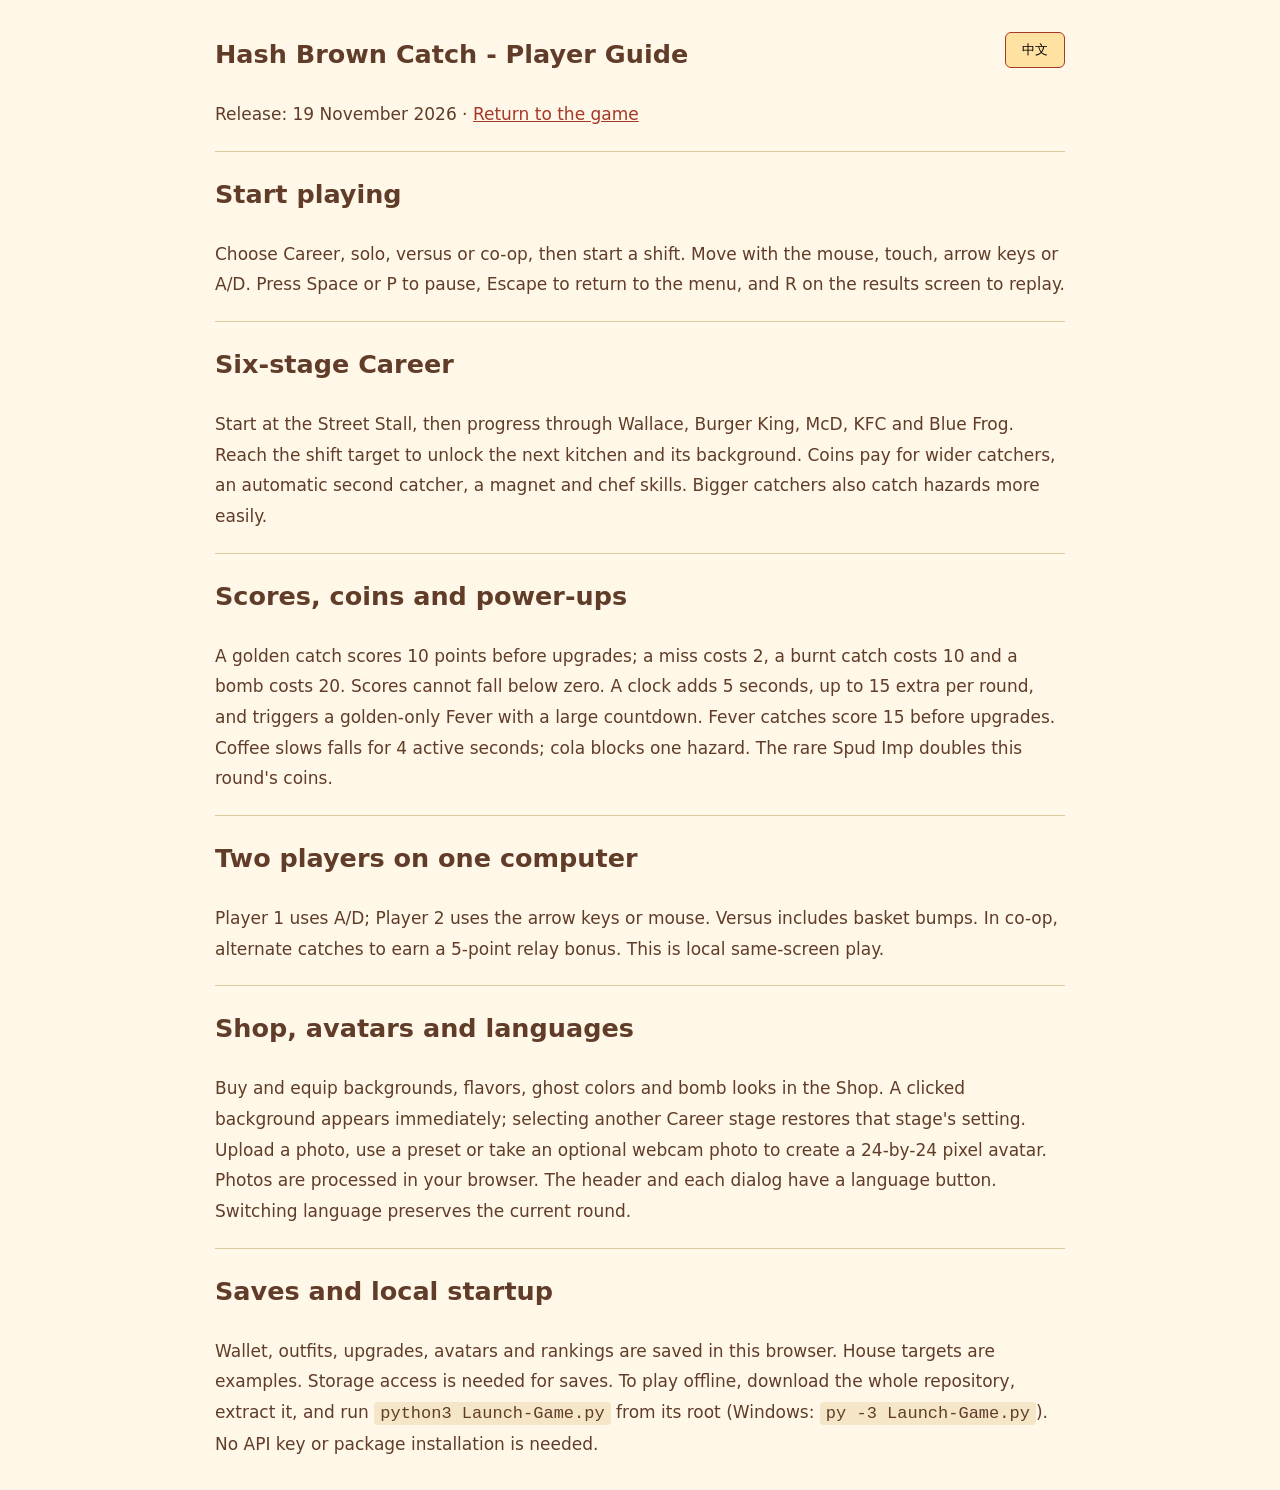
==== game/delivery.html @ d27a0bee "Release 19 November complete Career game with live English/Chinese UI Import the supplied complete b" ====
<!doctype html><html lang="en"><head><meta charset="utf-8"><meta name="viewport" content="width=device-width,initial-scale=1"><title>Hash Brown Catch - Guide</title><script src="i18n.js"></script><style>body{max-width:850px;margin:32px auto;padding:0 24px;background:#fff7e7;color:#603c29;font:17px/1.8 system-ui,sans-serif}a{color:#a53828}button{float:right;padding:8px 16px;background:#ffe1a2;border:1px solid #a53828;border-radius:6px;cursor:pointer}h2{border-top:1px solid #dec9a2;padding-top:20px}kbd,code{background:#f5e6c8;padding:2px 6px;border-radius:4px}[hidden]{display:none!important}</style></head><body>
<button id="language-toggle" type="button">中文</button>
<article id="guide-en" data-user-text>
<h1>Hash Brown Catch - Player Guide</h1><p>Release: 19 November 2026 · <a href="index.html?lang=en">Return to the game</a></p>
<h2>Start playing</h2><p>Choose Career, solo, versus or co-op, then start a shift. Move with the mouse, touch, arrow keys or A/D. Press Space or P to pause, Escape to return to the menu, and R on the results screen to replay.</p>
<h2>Six-stage Career</h2><p>Start at the Street Stall, then progress through Wallace, Burger King, McD, KFC and Blue Frog. Reach the shift target to unlock the next kitchen and its background. Coins pay for wider catchers, an automatic second catcher, a magnet and chef skills. Bigger catchers also catch hazards more easily.</p>
<h2>Scores, coins and power-ups</h2><p>A golden catch scores 10 points before upgrades; a miss costs 2, a burnt catch costs 10 and a bomb costs 20. Scores cannot fall below zero. A clock adds 5 seconds, up to 15 extra per round, and triggers a golden-only Fever with a large countdown. Fever catches score 15 before upgrades. Coffee slows falls for 4 active seconds; cola blocks one hazard. The rare Spud Imp doubles this round's coins.</p>
<h2>Two players on one computer</h2><p>Player 1 uses A/D; Player 2 uses the arrow keys or mouse. Versus includes basket bumps. In co-op, alternate catches to earn a 5-point relay bonus. This is local same-screen play.</p>
<h2>Shop, avatars and languages</h2><p>Buy and equip backgrounds, flavors, ghost colors and bomb looks in the Shop. A clicked background appears immediately; selecting another Career stage restores that stage's setting. Upload a photo, use a preset or take an optional webcam photo to create a 24-by-24 pixel avatar. Photos are processed in your browser. The header and each dialog have a language button. Switching language preserves the current round.</p>
<h2>Saves and local startup</h2><p>Wallet, outfits, upgrades, avatars and rankings are saved in this browser. House targets are examples. Storage access is needed for saves. To play offline, download the whole repository, extract it, and run <code>python3 Launch-Game.py</code> from its root (Windows: <code>py -3 Launch-Game.py</code>). No API key or package installation is needed.</p>
</article>
<article id="guide-zh" data-user-text hidden>
<h1>薯饼接接乐 · 玩家指南</h1><p>版本日期：2026年11月19日 · <a href="index.html?lang=zh">返回游戏</a></p>
<h2>开始游玩</h2><p>选择升职闯关、单人经典、双人对战或双人合作，然后开始班次。使用鼠标、触控、方向键或左右字母键移动。空格键或暂停键可暂停，退出键可返回菜单，结算界面可按重玩键再来一局。具体键位见游戏下方提示。</p>
<h2>六站升职路线</h2><p>从街边摊出发，依次晋升华莱士、汉堡王、麦当劳、肯德基和蓝蛙。达到班次目标后，解锁下一间厨房及对应背景。金币可升级接取工具、自动助手、磁铁与厨师技能。工具越大，也越容易误接危险物。</p>
<h2>得分、金币与道具</h2><p>未升级时，接住金黄薯饼加10分；漏接扣2分，误接焦薯饼扣10分，炸弹扣20分。得分最低为零。闹钟增加5秒，单局累计最多增加15秒，并触发带醒目倒计时的狂热状态。狂热期间只掉落金黄薯饼，未升级时每次接取加15分。咖啡减缓下落，持续4秒游戏时间；可乐抵挡一次危险物。稀有的薯薯小捣蛋可使本局金币翻倍。</p>
<h2>同一台电脑上的双人游戏</h2><p>玩家一使用左右字母键，玩家二使用方向键或鼠标。对战模式支持篮子碰撞；合作模式中交替接取可获得额外5分接力奖励。两人共用同一屏幕。</p>
<h2>商店、头像与语言切换</h2><p>在商店购买并装备背景、口味、幽灵颜色与炸弹外观。点击背景会立即应用；主动切换闯关关卡后，恢复该关卡的场景。可上传照片、选择预设，或自愿使用摄像头拍照，制作24×24像素头像。照片在浏览器内处理。页面顶部及各弹窗都有语言按钮，切换时保留当前对局。</p>
<h2>存档与本地启动</h2><p>钱包、外观、升级、头像和排行榜保存在当前浏览器。示例目标不是其他玩家的真实成绩。存档需要浏览器允许本地存储。离线游玩时，下载并解压整个仓库，从仓库根目录运行启动脚本即可，无需接口密钥或安装额外依赖。</p>
</article>
<script>function showGuide(){const zh=CrunchI18n.language==='zh';document.getElementById('guide-en').hidden=zh;document.getElementById('guide-zh').hidden=!zh;document.title=zh?'薯饼接接乐 · 玩家指南':'Hash Brown Catch - Player Guide';}window.addEventListener('crunch-language-change',showGuide);document.addEventListener('DOMContentLoaded',showGuide);</script>
</body></html>
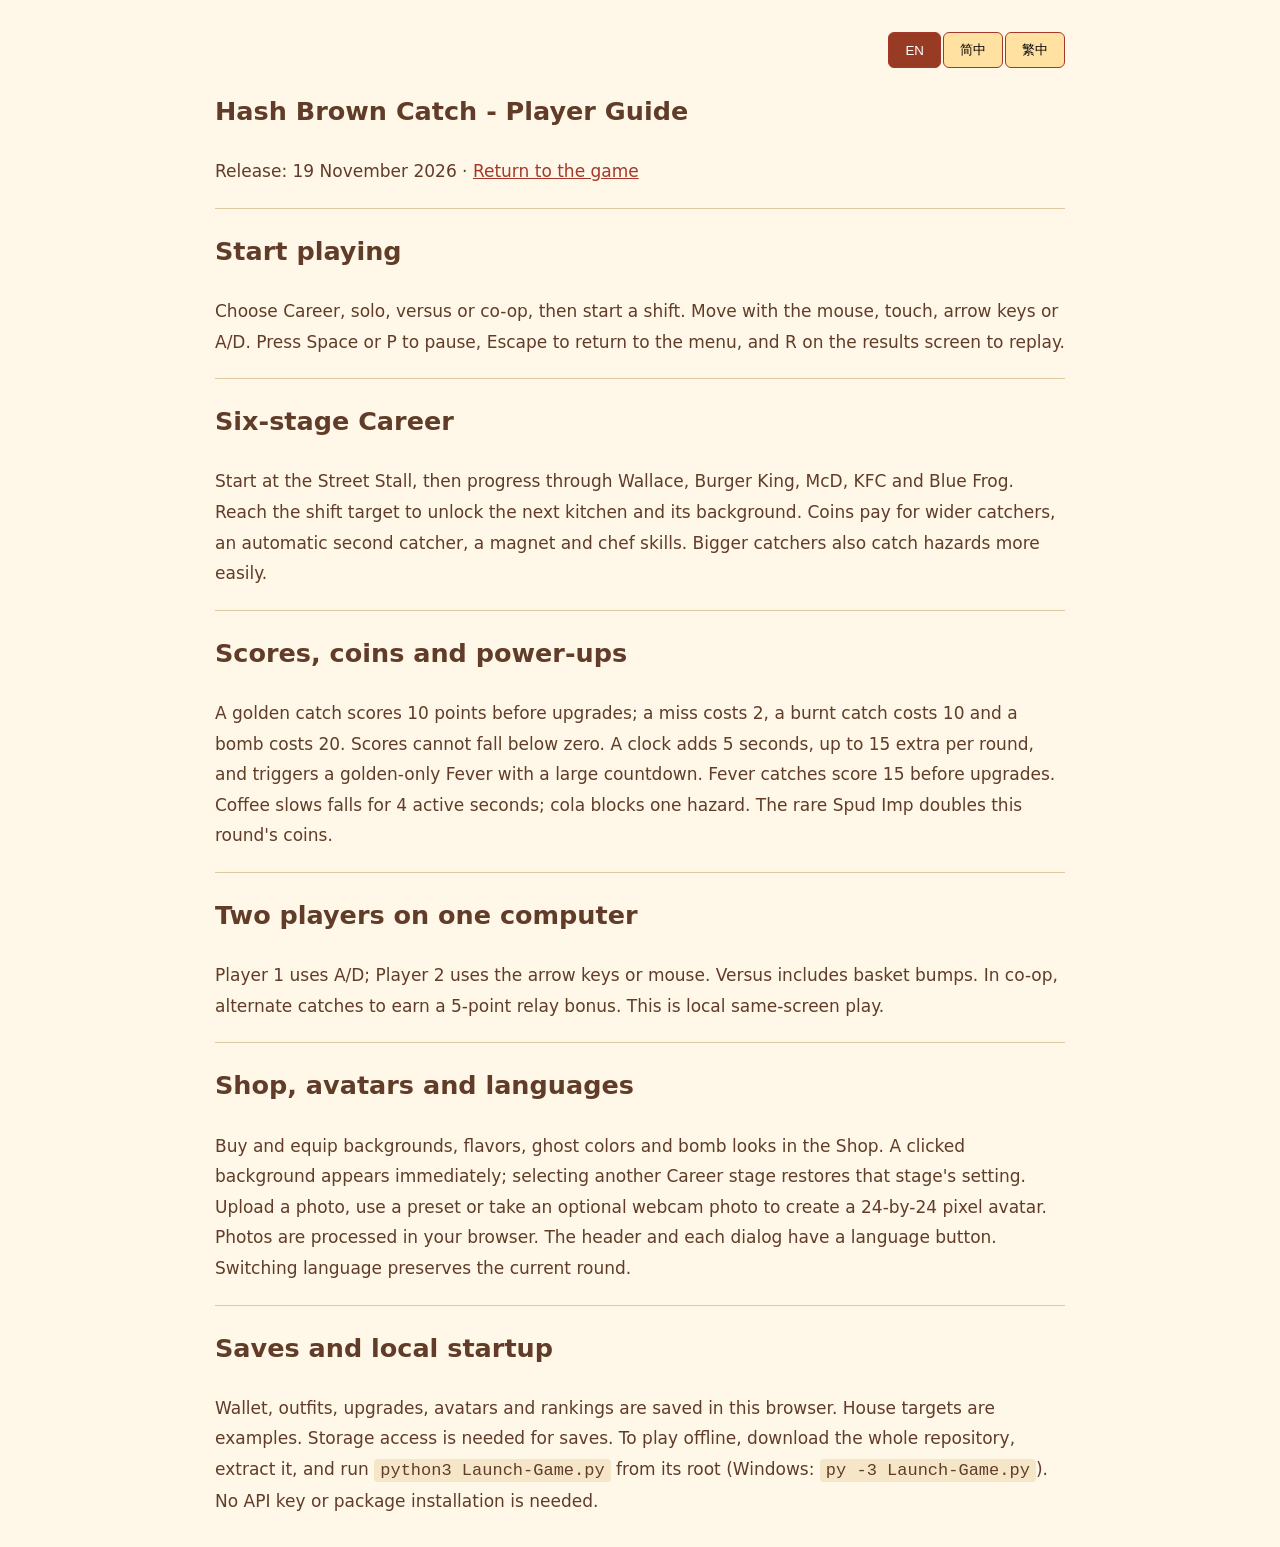
==== commit edae001c: "Support English, Simplified Chinese and Traditional Chinese language selection" ====
--- a/game/delivery.html
+++ b/game/delivery.html
@@ -1,5 +1,9 @@
-<!doctype html><html lang="en"><head><meta charset="utf-8"><meta name="viewport" content="width=device-width,initial-scale=1"><title>Hash Brown Catch - Guide</title><script src="i18n.js"></script><style>body{max-width:850px;margin:32px auto;padding:0 24px;background:#fff7e7;color:#603c29;font:17px/1.8 system-ui,sans-serif}a{color:#a53828}button{float:right;padding:8px 16px;background:#ffe1a2;border:1px solid #a53828;border-radius:6px;cursor:pointer}h2{border-top:1px solid #dec9a2;padding-top:20px}kbd,code{background:#f5e6c8;padding:2px 6px;border-radius:4px}[hidden]{display:none!important}</style></head><body>
-<button id="language-toggle" type="button">中文</button>
+<!doctype html><html lang="en"><head><meta charset="utf-8"><meta name="viewport" content="width=device-width,initial-scale=1"><title>Hash Brown Catch - Guide</title><script src="i18n.js?v=tri1"></script><style>body{max-width:850px;margin:32px auto;padding:0 24px;background:#fff7e7;color:#603c29;font:17px/1.8 system-ui,sans-serif}a{color:#a53828}button{float:right;padding:8px 16px;background:#ffe1a2;border:1px solid #a53828;border-radius:6px;cursor:pointer}h2{border-top:1px solid #dec9a2;padding-top:20px}kbd,code{background:#f5e6c8;padding:2px 6px;border-radius:4px}[hidden]{display:none!important}.language-picker{display:flex;justify-content:flex-end;gap:2px}.language-picker button[aria-pressed=true]{background:#973b24;color:white}</style></head><body>
+<div class="language-picker" role="group" aria-label="Language / 語言" data-language-control>
+      <button type="button" lang="en" data-lang="en" aria-pressed="false">EN</button>
+      <button type="button" lang="zh-CN" data-lang="zh" aria-pressed="false">简中</button>
+      <button type="button" lang="zh-HK" data-lang="zh-HK" aria-pressed="false">繁中</button>
+    </div>
 <article id="guide-en" data-user-text>
 <h1>Hash Brown Catch - Player Guide</h1><p>Release: 19 November 2026 · <a href="index.html?lang=en">Return to the game</a></p>
 <h2>Start playing</h2><p>Choose Career, solo, versus or co-op, then start a shift. Move with the mouse, touch, arrow keys or A/D. Press Space or P to pause, Escape to return to the menu, and R on the results screen to replay.</p>
@@ -18,5 +22,14 @@
 <h2>商店、头像与语言切换</h2><p>在商店购买并装备背景、口味、幽灵颜色与炸弹外观。点击背景会立即应用；主动切换闯关关卡后，恢复该关卡的场景。可上传照片、选择预设，或自愿使用摄像头拍照，制作24×24像素头像。照片在浏览器内处理。页面顶部及各弹窗都有语言按钮，切换时保留当前对局。</p>
 <h2>存档与本地启动</h2><p>钱包、外观、升级、头像和排行榜保存在当前浏览器。示例目标不是其他玩家的真实成绩。存档需要浏览器允许本地存储。离线游玩时，下载并解压整个仓库，从仓库根目录运行启动脚本即可，无需接口密钥或安装额外依赖。</p>
 </article>
-<script>function showGuide(){const zh=CrunchI18n.language==='zh';document.getElementById('guide-en').hidden=zh;document.getElementById('guide-zh').hidden=!zh;document.title=zh?'薯饼接接乐 · 玩家指南':'Hash Brown Catch - Player Guide';}window.addEventListener('crunch-language-change',showGuide);document.addEventListener('DOMContentLoaded',showGuide);</script>
+<article id="guide-zh-HK" data-user-text hidden>
+<h1>薯餅接接樂 · 玩家指南</h1><p>版本日期：2026年11月19日 · <a href="index.html?lang=zh-HK">返回遊戲</a></p>
+<h2>開始遊玩</h2><p>選擇升職闖關、單人經典、雙人對戰或雙人合作，然後開始班次。使用鼠標、觸控、方向鍵或左右字母鍵移動。空格鍵或暫停鍵可暫停，退出鍵可返回菜單，結算界面可按重玩鍵再來一局。具體鍵位見遊戲下方提示。</p>
+<h2>六站升職路線</h2><p>從街邊攤出發，依次晉昇華萊士、漢堡王、麥當勞、肯德基和藍蛙。達到班次目標後，解鎖下一間廚房及對應背景。金幣可升級接取工具、自動助手、磁鐵與廚師技能。工具越大，也越容易誤接危險物。</p>
+<h2>得分、金幣與道具</h2><p>未升級時，接住金黃薯餅加10分；漏接扣2分，誤接焦薯餅扣10分，炸彈扣20分。得分最低為零。鬧鐘增加5秒，單局累計最多增加15秒，並觸發帶醒目倒計時的狂熱狀態。狂熱期間只掉落金黃薯餅，未升級時每次接取加15分。咖啡減緩下落，持續4秒遊戲時間；可樂抵擋一次危險物。稀有的薯薯小搗蛋可使本局金幣翻倍。</p>
+<h2>同一台電腦上的雙人遊戲</h2><p>玩家一使用左右字母鍵，玩家二使用方向鍵或鼠標。對戰模式支持籃子碰撞；合作模式中交替接取可獲得額外5分接力獎勵。兩人共用同一屏幕。</p>
+<h2>商店、頭像與語言切換</h2><p>在商店購買並裝備背景、口味、幽靈顏色與炸彈外觀。點擊背景會立即應用；主動切換闖關關卡後，恢復該關卡的場景。可上傳照片、選擇預設，或自願使用攝像頭拍照，製作24×24像素頭像。照片在瀏覽器內處理。頁面頂部及各彈窗都有語言按鈕，切換時保留當前對局。</p>
+<h2>存檔與本地啓動</h2><p>錢包、外觀、升級、頭像和排行榜保存在當前瀏覽器。示例目標不是其他玩家的真實成績。存檔需要瀏覽器允許本地存儲。離線遊玩時，下載並解壓整個倉庫，從倉庫根目錄運行啓動腳本即可，無需接口密鑰或安裝額外依賴。</p>
+</article>
+<script>function showGuide(){const lang=CrunchI18n.language;for(const article of document.querySelectorAll('article'))article.hidden=article.id!=='guide-'+lang;document.title=document.querySelector('article:not([hidden]) h1').textContent;}window.addEventListener('crunch-language-change',showGuide);document.addEventListener('DOMContentLoaded',showGuide);</script>
 </body></html>
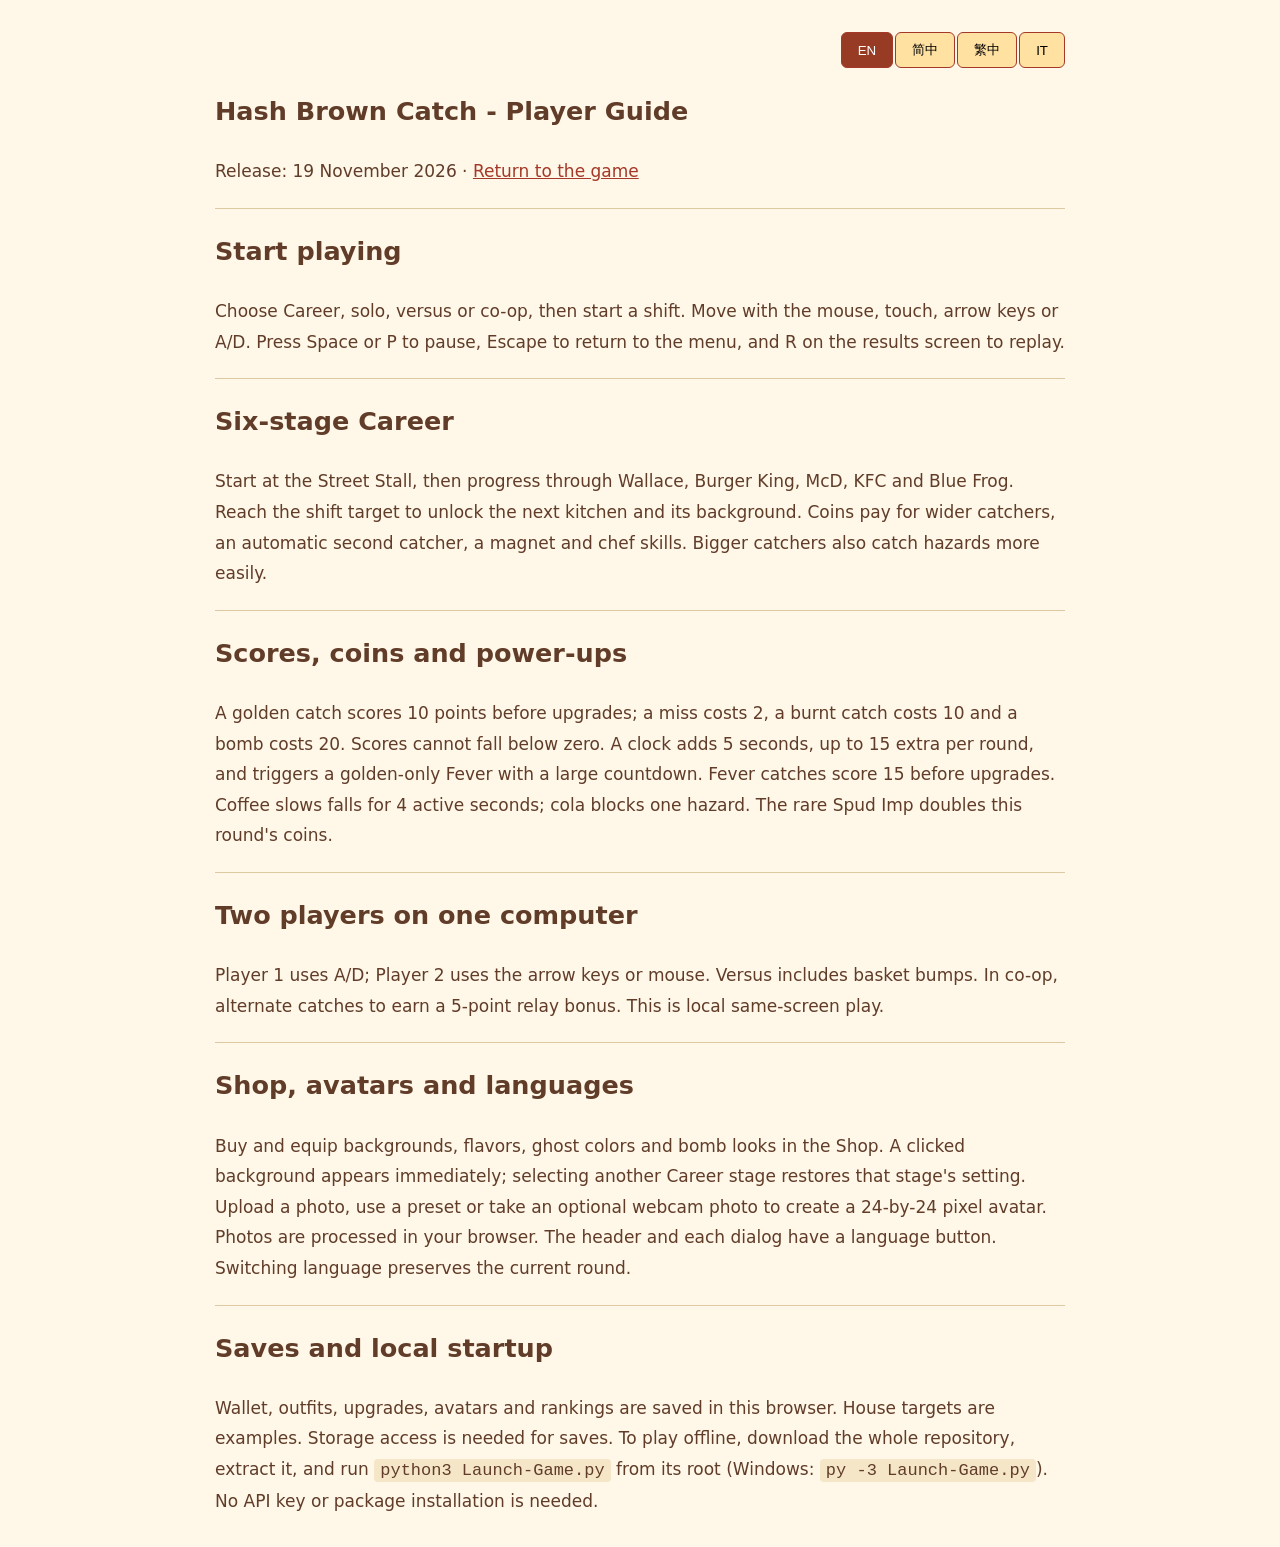
==== commit b3ee2bf3: "Add Italian localization for the game, menus, live messages and player guide" ====
--- a/game/delivery.html
+++ b/game/delivery.html
@@ -1,8 +1,10 @@
-<!doctype html><html lang="en"><head><meta charset="utf-8"><meta name="viewport" content="width=device-width,initial-scale=1"><title>Hash Brown Catch - Guide</title><script src="i18n.js?v=tri1"></script><style>body{max-width:850px;margin:32px auto;padding:0 24px;background:#fff7e7;color:#603c29;font:17px/1.8 system-ui,sans-serif}a{color:#a53828}button{float:right;padding:8px 16px;background:#ffe1a2;border:1px solid #a53828;border-radius:6px;cursor:pointer}h2{border-top:1px solid #dec9a2;padding-top:20px}kbd,code{background:#f5e6c8;padding:2px 6px;border-radius:4px}[hidden]{display:none!important}.language-picker{display:flex;justify-content:flex-end;gap:2px}.language-picker button[aria-pressed=true]{background:#973b24;color:white}</style></head><body>
+<!doctype html><html lang="en"><head><meta charset="utf-8"><meta name="viewport" content="width=device-width,initial-scale=1"><title>Hash Brown Catch - Guide</title><script src="i18n.js?v=italiano1"></script><style>body{max-width:850px;margin:32px auto;padding:0 24px;background:#fff7e7;color:#603c29;font:17px/1.8 system-ui,sans-serif}a{color:#a53828}button{float:right;padding:8px 16px;background:#ffe1a2;border:1px solid #a53828;border-radius:6px;cursor:pointer}h2{border-top:1px solid #dec9a2;padding-top:20px}kbd,code{background:#f5e6c8;padding:2px 6px;border-radius:4px}[hidden]{display:none!important}.language-picker{display:flex;justify-content:flex-end;gap:2px}.language-picker button[aria-pressed=true]{background:#973b24;color:white}</style><link rel="stylesheet" href="chinese-type.css?v=reading-mode-2"/>
+</head><body>
 <div class="language-picker" role="group" aria-label="Language / 語言" data-language-control>
       <button type="button" lang="en" data-lang="en" aria-pressed="false">EN</button>
       <button type="button" lang="zh-CN" data-lang="zh" aria-pressed="false">简中</button>
       <button type="button" lang="zh-HK" data-lang="zh-HK" aria-pressed="false">繁中</button>
+      <button type="button" lang="it" data-lang="it" aria-pressed="false">IT</button>
     </div>
 <article id="guide-en" data-user-text>
 <h1>Hash Brown Catch - Player Guide</h1><p>Release: 19 November 2026 · <a href="index.html?lang=en">Return to the game</a></p>
@@ -31,5 +33,14 @@
 <h2>商店、頭像與語言切換</h2><p>在商店購買並裝備背景、口味、幽靈顏色與炸彈外觀。點擊背景會立即應用；主動切換闖關關卡後，恢復該關卡的場景。可上傳照片、選擇預設，或自願使用攝像頭拍照，製作24×24像素頭像。照片在瀏覽器內處理。頁面頂部及各彈窗都有語言按鈕，切換時保留當前對局。</p>
 <h2>存檔與本地啓動</h2><p>錢包、外觀、升級、頭像和排行榜保存在當前瀏覽器。示例目標不是其他玩家的真實成績。存檔需要瀏覽器允許本地存儲。離線遊玩時，下載並解壓整個倉庫，從倉庫根目錄運行啓動腳本即可，無需接口密鑰或安裝額外依賴。</p>
 </article>
+<article id="guide-it" lang="it" data-user-text hidden>
+<h1>Hash Brown Catch · Guida al gioco</h1><p>Edizione del 19 novembre 2026 · <a href="index.html?lang=it">Torna al gioco</a></p>
+<h2>Ai fornelli</h2><p>Scegli Carriera, Solitaria, Duello o Cooperativa e inizia il turno. Muovi il cestino con il mouse, il dito, le frecce o A/D. Premi spazio o P per la pausa, Esc per tornare al menu e R per rigiocare dalla schermata dei risultati.</p>
+<h2>Sei cucine per fare carriera</h2><p>Parti dal chiosco e passa da Wallace, Burger King, McD e KFC fino al Blue Frog. Raggiungi il punteggio richiesto per sbloccare la cucina successiva e il suo scenario. Con le monete puoi acquistare attrezzi più larghi, un robot, un magnete e abilità da chef. Un cestino largo raccoglie più facilmente anche i pericoli!</p>
+<h2>Punti, monete e bonus</h2><p>Una patata dorata vale 10 punti prima dei potenziamenti. Se ti sfugge perdi 2 punti. Una patata bruciata costa 10 punti e una bomba 20. Il punteggio minimo è zero. Le sveglie aggiungono 5 secondi, fino a 15 per turno, e attivano la frenesia: cadono solo patate dorate da 15 punti prima dei potenziamenti. Il caffè rallenta le cadute per 4 secondi di gioco e la cola protegge da un pericolo. Il raro cucciolo di patata raddoppia le monete del turno.</p>
+<h2>Due giocatori, uno schermo</h2><p>Il giocatore 1 usa A/D e il giocatore 2 le frecce o il mouse. In Duello puoi urtare il cestino avversario. In Cooperativa alternate le prese per guadagnare 5 punti staffetta.</p>
+<h2>Negozio, avatar e lingue</h2><p>Nel negozio puoi cambiare scenario, gusto, colore dei fantasmi e aspetto delle bombe. Gli scenari si applicano subito. Se cambi livello in Carriera, torna lo sfondo di quella cucina. Per creare un avatar da 24×24 pixel, scegli un ritratto pronto, carica una foto o usa la webcam. Le immagini vengono elaborate nel browser. Puoi cambiare lingua dalla barra in alto o dalle finestre di gioco anche durante un turno.</p>
+<h2>Salvataggi e gioco offline</h2><p>Il browser conserva portafoglio, aspetti, potenziamenti, avatar e classifica sul dispositivo. I punteggi di riferimento sono esempi. Abilita il salvataggio locale per conservare i progressi. Per giocare offline, scarica e decomprimi l’intero progetto. Dalla cartella principale esegui <code>python3 Launch-Game.py</code> oppure, su Windows, <code>py -3 Launch-Game.py</code>.</p>
+</article>
 <script>function showGuide(){const lang=CrunchI18n.language;for(const article of document.querySelectorAll('article'))article.hidden=article.id!=='guide-'+lang;document.title=document.querySelector('article:not([hidden]) h1').textContent;}window.addEventListener('crunch-language-change',showGuide);document.addEventListener('DOMContentLoaded',showGuide);</script>
 </body></html>
--- a/game/chinese-type.css
+++ b/game/chinese-type.css
@@ -0,0 +1,29 @@
+@font-face { font-family: "Fusion Pixel 10px Monospaced SC"; src: url("assets/fusion-hans.woff2") format("woff2"); font-weight: 400; font-display: swap; }
+@font-face { font-family: "Fusion Pixel 10px Monospaced TC"; src: url("assets/fusion-hant.woff2") format("woff2"); font-weight: 400; font-display: swap; }
+html:lang(zh-CN) { --game-cjk: "Fusion Pixel 10px Monospaced SC", sans-serif; }
+html:lang(zh-HK) { --game-cjk: "Fusion Pixel 10px Monospaced TC", sans-serif; }
+html:lang(zh-CN) { --reading-font: "PingFang SC", "Microsoft YaHei", system-ui, sans-serif; }
+html:lang(zh-HK) { --reading-font: "PingFang HK", "PingFang TC", "Microsoft JhengHei", system-ui, sans-serif; }
+html:lang(zh) body,
+html:lang(zh) :is(main, dialog, article, footer) :lang(zh):where(:not(.brand, .brand *, h1, h1 *)) {
+  font-family: var(--reading-font) !important;
+}
+html:lang(zh) :is(main, dialog, article) h1,
+html:lang(zh) :is(main, dialog, article) h1 * {
+  font-family: var(--game-cjk) !important;
+}
+
+html:lang(zh) .mode-tab strong { font-size: 15px; font-weight: 700; line-height: 1.4; }
+html:lang(zh) .mode-tab small { font-size: 12px; font-weight: 500; line-height: 1.35; }
+
+html:lang(zh) #welcome-headline,
+html:lang(zh) #welcome-headline *,
+html:lang(zh) #help-dialog .mini-label,
+html:lang(zh) #help-dialog h2 {
+  font-family: var(--game-cjk) !important;
+}
+html:lang(zh) :is(.career-upgrade-cta, .quick-upgrade-btn, .chip-button, .small-button) {
+  font-size: 11px;
+  line-height: 1.4;
+}
+html:lang(zh) .primary-button { font-size: max(12px, 0.8rem); }
